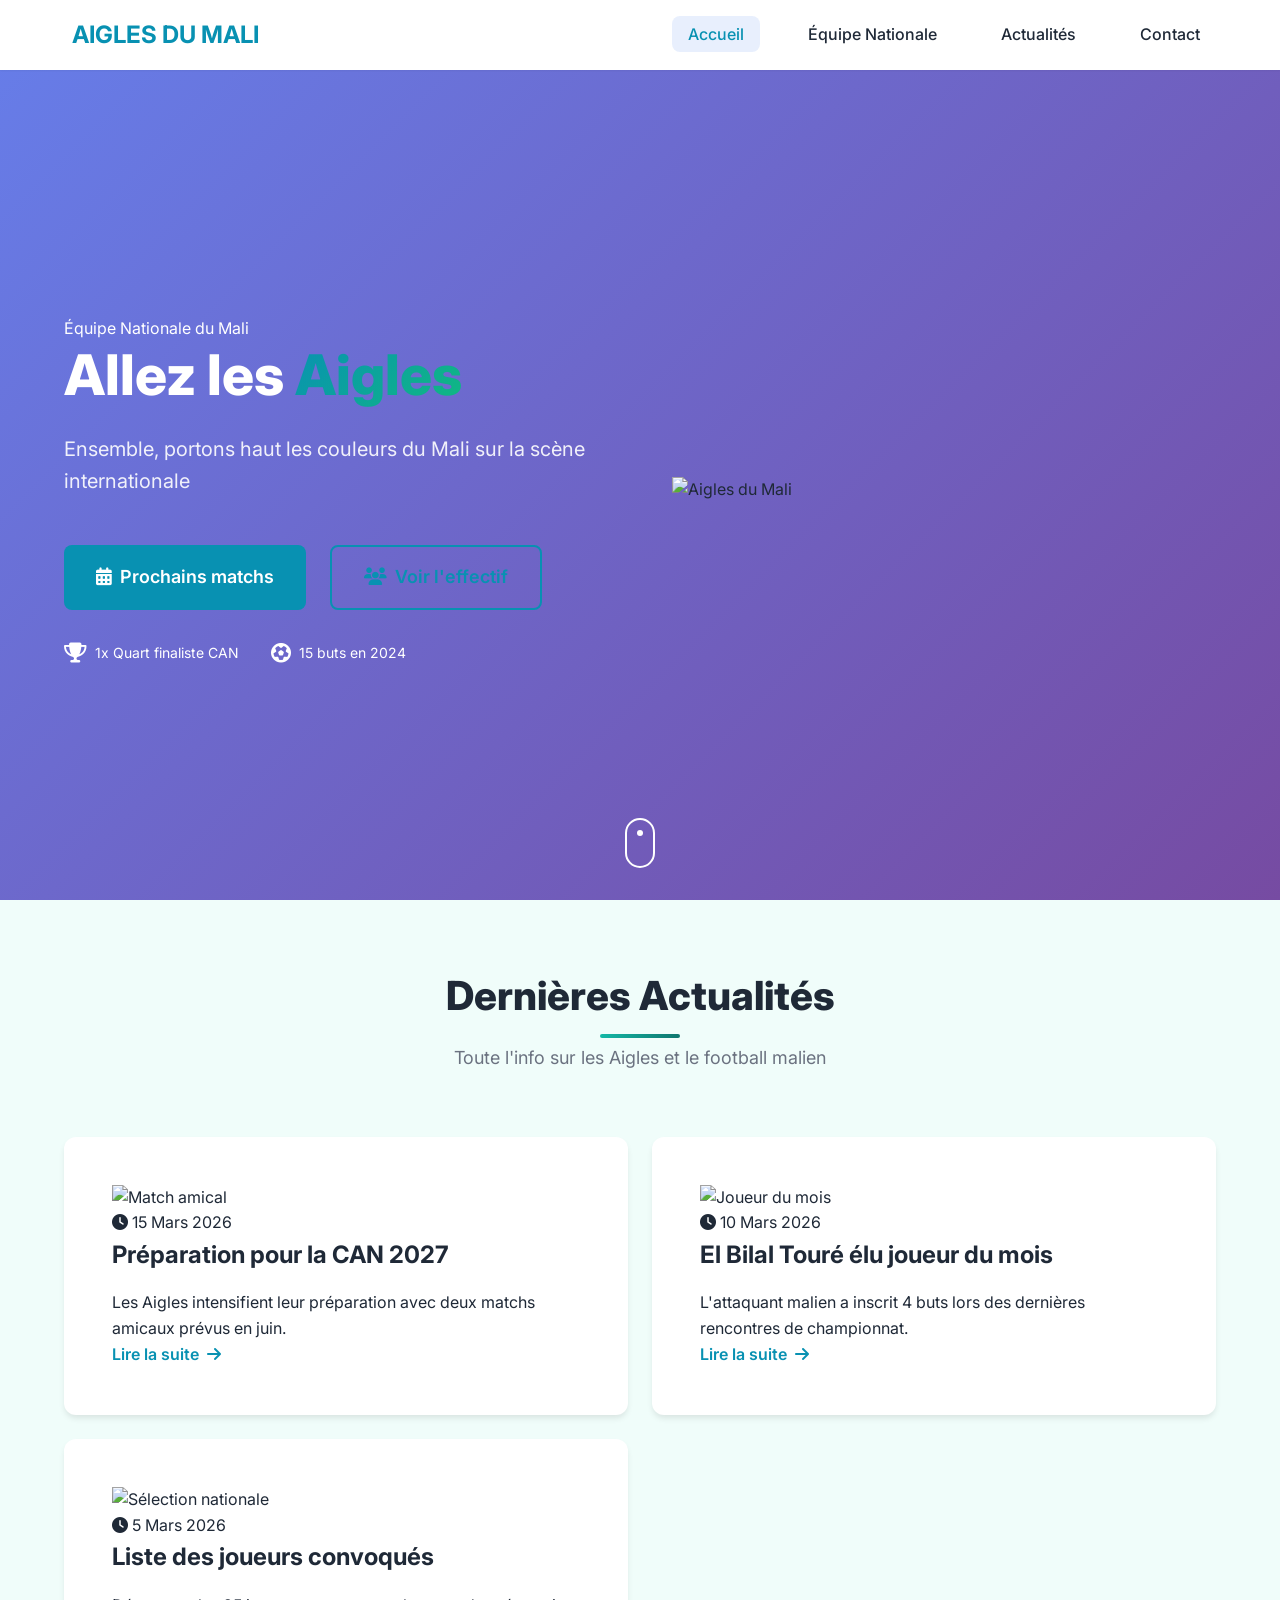
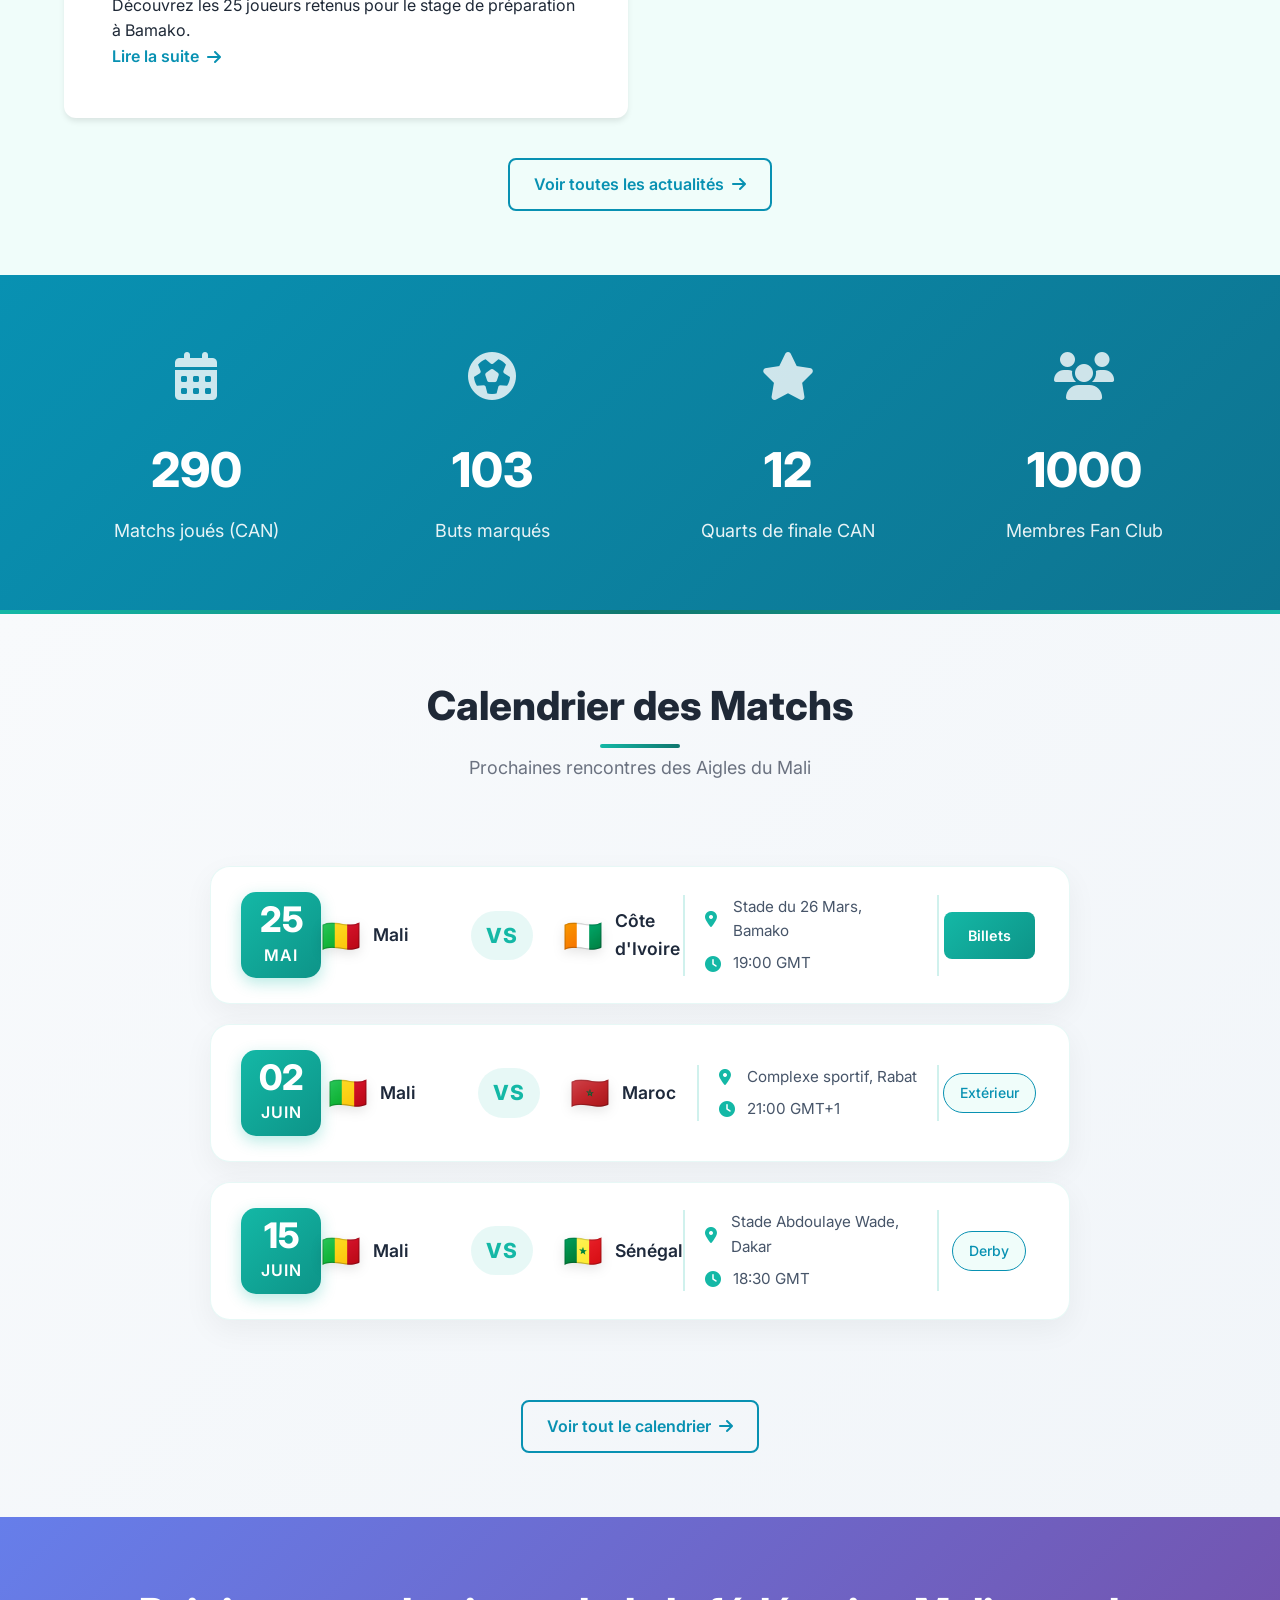
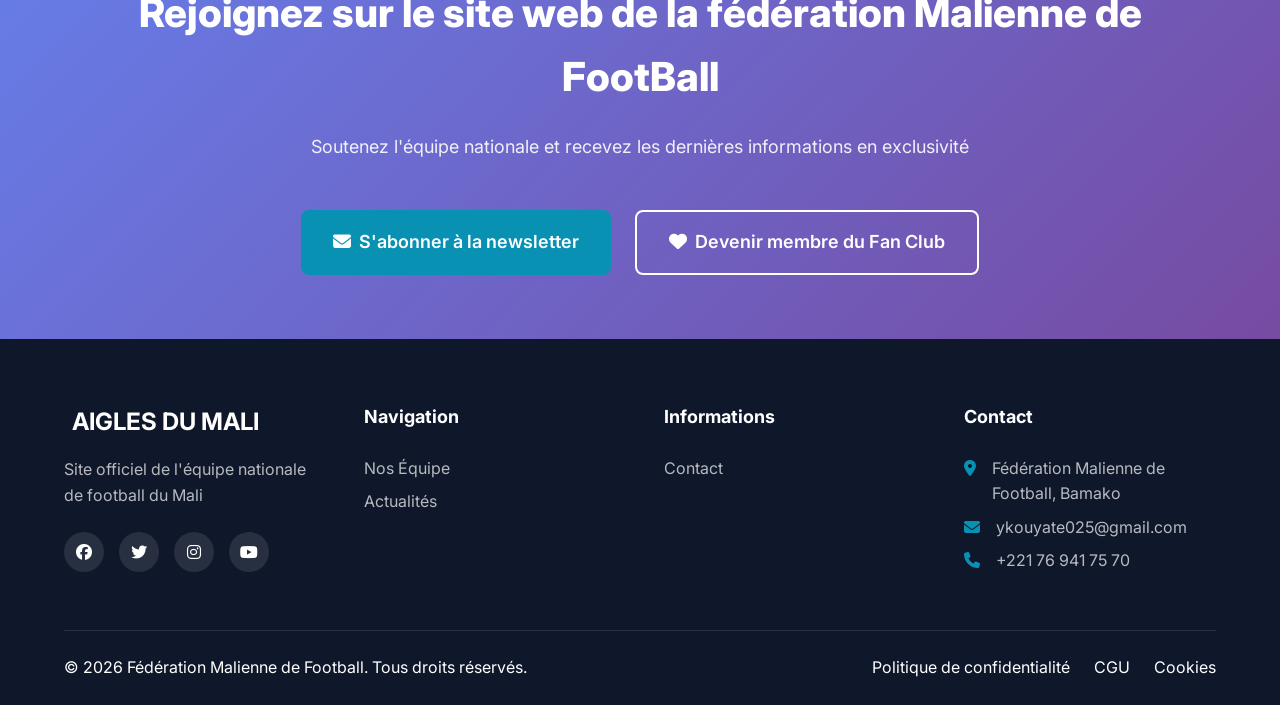
==== index.html @ 18278d0b "ok" ====
<!doctype html>
<html lang="fr">
  <head>
    <meta charset="UTF-8" />
    <meta name="viewport" content="width=device-width, initial-scale=1.0" />
    <meta
      name="description"
      content="Site officiel des Aigles du Mali - Actualités, équipe nationale, calendrier et billetterie."
    />
    <meta
      name="keywords"
      content="Aigles du Mali, football Mali, équipe nationale Mali, CAN, sport Mali"
    />
    <meta name="author" content="Fédération Malienne de Football" />
    <title>Aigles du Mali - Site Officiel</title>
    <link rel="icon" type="image/x-icon" href="assets/favicon.ico" />
    <link rel="stylesheet" href="doc_css/index.css" />
    <link
      href="https://fonts.googleapis.com/css2?family=Inter:wght@300;400;500;600;700;800&display=swap"
      rel="stylesheet"
    />
    <link
      rel="stylesheet"
      href="https://cdnjs.cloudflare.com/ajax/libs/font-awesome/6.4.0/css/all.min.css"
    />
  </head>
  <body>
    <nav class="navbar" id="navbar">
      <div class="container">
        <div class="nav-wrapper">
          <a href="../Site web/index.html" class="logo">
            <span class="logo-icon"> </span>
            <span class="logo-text">AIGLES DU MALI</span>
          </a>

          <ul class="nav-menu" id="navMenu">
            <li><a href="index.html" class="nav-link active">Accueil</a></li>
            <li>
              <a href="../Site web/pages/nos_equipe.html" class="nav-link"
                >Équipe Nationale</a
              >
            </li>
            <li>
              <a href="../Site web/pages/activites.html" class="nav-link"
                >Actualités</a
              >
            </li>
            <li>
              <a href="../Site web/pages/contact.html" class="nav-link"
                >Contact</a
              >
            </li>
          </ul>
        </div>
      </div>
    </nav>

    <section class="hero" id="home">
      <div class="hero-background">
        <div class="overlay"></div>
      </div>
      <div class="container">
        <div class="hero-content">
          <div class="hero-text">
            <span class="hero-tagline">Équipe Nationale du Mali</span>
            <h1 class="hero-title">
              Allez les <span class="gradient-text">Aigles</span>
            </h1>
            <p class="hero-subtitle">
              Ensemble, portons haut les couleurs du Mali sur la scène
              internationale
            </p>
            <div class="hero-buttons">
              <a href="../Site web/index.html" class="btn btn-primary btn-lg">
                <i class="fas fa-calendar-alt"></i> Prochains matchs
              </a>
              <a
                href="../Site web/pages/nos_equipe.html"
                class="btn btn-outline btn-lg"
              >
                <i class="fas fa-users"></i> Voir l'effectif
              </a>
            </div>
            <div class="hero-stats">
              <div class="stat-item">
                <i class="fas fa-trophy"></i>
                <span>1x Quart finaliste CAN</span>
              </div>
              <div class="stat-item">
                <i class="fas fa-futbol"></i>
                <span>15 buts en 2024</span>
              </div>
            </div>
          </div>
          <div class="hero-visual">
            <img
              src="../Site web/image/equipe (1).jpg"
              alt="Aigles du Mali"
              class="hero-image"
            />
          </div>
        </div>
      </div>
      <div class="scroll-indicator">
        <span></span>
      </div>
    </section>

    <section class="expertise section-padding" id="actualites">
      <div class="container">
        <div class="section-header">
          <h2 class="section-title">Dernières Actualités</h2>
          <p class="section-subtitle">
            Toute l'info sur les Aigles et le football malien
          </p>
        </div>  

        <div class="expertise-grid">
          <div class="expertise-card">
            <div class="card-image">
              <img
                src="https://via.placeholder.com/400x200/2d3748/14b8a6?text=Match+amical"
                alt="Match amical"
              />
            </div>
            <div class="card-content">
              <span class="news-date"
                ><i class="fas fa-clock"></i> 15 Mars 2026</span
              >
              <h3>Préparation pour la CAN 2027</h3>
              <p>
                Les Aigles intensifient leur préparation avec deux matchs
                amicaux prévus en juin.
              </p>
              <a href="../Site web/pages/activites.html" class="card-link"
                >Lire la suite <i class="fas fa-arrow-right"></i
              ></a>
            </div>
          </div>

          <div class="expertise-card">
            <div class="card-image">
              <img
                src="https://via.placeholder.com/400x200/2d3748/14b8a6?text=Joueur+du+mois"
                alt="Joueur du mois"
              />
            </div>
            <div class="card-content">
              <span class="news-date"
                ><i class="fas fa-clock"></i> 10 Mars 2026</span
              >
              <h3>El Bilal Touré élu joueur du mois</h3>
              <p>
                L'attaquant malien a inscrit 4 buts lors des dernières
                rencontres de championnat.
              </p>
              <a href="../Site web/pages/activites.html" class="card-link"
                >Lire la suite <i class="fas fa-arrow-right"></i
              ></a>
            </div>
          </div>

          <div class="expertise-card">
            <div class="card-image">
              <img
                src="https://via.placeholder.com/400x200/2d3748/14b8a6?text=Selection"
                alt="Sélection nationale"
              />
            </div>
            <div class="card-content">
              <span class="news-date"
                ><i class="fas fa-clock"></i> 5 Mars 2026</span
              >
              <h3>Liste des joueurs convoqués</h3>
              <p>
                Découvrez les 25 joueurs retenus pour le stage de préparation à
                Bamako.
              </p>
              <a href="../Site web/pages/activites.html" class="card-link"
                >Lire la suite <i class="fas fa-arrow-right"></i
              ></a>
            </div>
          </div>
        </div>

        <div class="section-footer">
          <a href="../Site web/pages/activites.html" class="btn btn-outline"
            >Voir toutes les actualités <i class="fas fa-arrow-right"></i
          ></a>
        </div>
      </div>
    </section>

    <section class="stats section-padding">
      <div class="container">
        <div class="stats-grid">
          <div class="stat-box">
            <div class="stat-icon">
              <i class="fas fa-calendar-alt"></i>
            </div>
            <h3 class="stat-number" data-target="62">290</h3>
            <p class="stat-label">Matchs joués (CAN)</p>
          </div>

          <div class="stat-box">
            <div class="stat-icon">
              <i class="fas fa-futbol"></i>
            </div>
            <h3 class="stat-number" data-target="89">103</h3>
            <p class="stat-label">Buts marqués</p>
          </div>

          <div class="stat-box">
            <div class="stat-icon">
              <i class="fas fa-star"></i>
            </div>
            <h3 class="stat-number" data-target="4">12</h3>
            <p class="stat-label">Quarts de finale CAN</p>
          </div>

          <div class="stat-box">
            <div class="stat-icon">
              <i class="fas fa-users"></i>
            </div>
            <h3 class="stat-number" data-target="15000">1000</h3>
            <p class="stat-label">Membres Fan Club</p>
          </div>
        </div>
      </div>
    </section>

    <section class="process section-padding" id="calendrier">
      <div class="container">
        <div class="section-header">
          <h2 class="section-title">Calendrier des Matchs</h2>
          <p class="section-subtitle">
            Prochaines rencontres des Aigles du Mali
          </p>
        </div>

        <div class="matches-timeline">
          <div class="match-card">
            <div class="match-date">
              <span class="day">25</span>
              <span class="month">MAI</span>
            </div>
            <div class="match-teams">
              <div class="team">
                <span class="flag">🇲🇱</span>
                <span class="name">Mali</span>
              </div>
              <div class="vs">VS</div>
              <div class="team">
                <span class="flag">🇨🇮</span>
                <span class="name">Côte d'Ivoire</span>
              </div>
            </div>
            <div class="match-info">
              <div>
                <i class="fas fa-map-marker-alt"></i> Stade du 26 Mars, Bamako
              </div>
              <div><i class="fas fa-clock"></i> 19:00 GMT</div>
            </div>
            <div class="match-action">
              <a href="../Site web/index.html" class="btn btn-sm btn-primary"
                >Billets</a
              >
            </div>
          </div>

          <div class="match-card">
            <div class="match-date">
              <span class="day">02</span>
              <span class="month">JUIN</span>
            </div>
            <div class="match-teams">
              <div class="team">
                <span class="flag">🇲🇱</span>
                <span class="name">Mali</span>
              </div>
              <div class="vs">VS</div>
              <div class="team">
                <span class="flag">🇲🇦</span>
                <span class="name">Maroc</span>
              </div>
            </div>
            <div class="match-info">
              <div>
                <i class="fas fa-map-marker-alt"></i> Complexe sportif, Rabat
              </div>
              <div><i class="fas fa-clock"></i> 21:00 GMT+1</div>
            </div>
            <div class="match-action">
              <span class="badge">Extérieur</span>
            </div>
          </div>

          <div class="match-card">
            <div class="match-date">
              <span class="day">15</span>
              <span class="month">JUIN</span>
            </div>
            <div class="match-teams">
              <div class="team">
                <span class="flag">🇲🇱</span>
                <span class="name">Mali</span>
              </div>
              <div class="vs">VS</div>
              <div class="team">
                <span class="flag">🇸🇳</span>
                <span class="name">Sénégal</span>
              </div>
            </div>
            <div class="match-info">
              <div>
                <i class="fas fa-map-marker-alt"></i> Stade Abdoulaye Wade,
                Dakar
              </div>
              <div><i class="fas fa-clock"></i> 18:30 GMT</div>
            </div>
            <div class="match-action">
              <span class="badge">Derby</span>
            </div>
          </div>
        </div>

        <div class="section-footer">
          <a href="../Site web/index.html" class="btn btn-outline"
            >Voir tout le calendrier <i class="fas fa-arrow-right"></i
          ></a>
        </div>
      </div>
    </section>

    <section class="cta section-padding">
      <div class="container">
        <div class="cta-content">
          <h2>
            Rejoignez sur le site web de la fédération Malienne de FootBall
          </h2>
          <p>
            Soutenez l'équipe nationale et recevez les dernières informations en
            exclusivité
          </p>
          <div class="cta-buttons">
            <a href="../Site web/index.html" class="btn btn-primary btn-lg">
              <i class="fas fa-envelope"></i> S'abonner à la newsletter
            </a>
            <a
              href="../Site web/index.html"
              class="btn btn-outline-light btn-lg"
            >
              <i class="fas fa-heart"></i> Devenir membre du Fan Club
            </a>
          </div>
        </div>
      </div>
    </section>
    <footer class="footer">
      <div class="container">
        <div class="footer-content">
          <div class="footer-column">
            <div class="footer-logo">
              <span class="logo-icon"><i class="fas fa-eagle"></i></span>
              <span class="logo-text">AIGLES DU MALI</span>
            </div>
            <p>Site officiel de l'équipe nationale de football du Mali</p>
            <div class="social-links">
              <a href="#" aria-label="Facebook"
                ><i class="fab fa-facebook"></i
              ></a>
              <a href="#" aria-label="Twitter"
                ><i class="fab fa-twitter"></i
              ></a>
              <a href="#" aria-label="Instagram"
                ><i class="fab fa-instagram"></i
              ></a>
              <a href="#" aria-label="YouTube"
                ><i class="fab fa-youtube"></i
              ></a>
            </div>
          </div>

          <div class="footer-column">
            <h4>Navigation</h4>
            <ul>
              <li><a href="../pages/nos_equipe.html">Nos Équipe</a></li>

              <li><a href="../pages/actualites.html">Actualités</a></li>
            </ul>
          </div>

          <div class="footer-column">
            <h4>Informations</h4>
            <ul>
              <li><a href="../pages/contact.html">Contact</a></li>
            </ul>
          </div>

          <div class="footer-column">
            <h4>Contact</h4>
            <ul class="contact-info">
              <li>
                <i class="fas fa-map-marker-alt"></i>
                <span>Fédération Malienne de Football, Bamako</span>
              </li>
              <li>
                <i class="fas fa-envelope"></i>
                <span>ykouyate025@gmail.com</span>
              </li>
              <li>
                <i class="fas fa-phone"></i>
                <span>+221 76 941 75 70</span>
              </li>
            </ul>
          </div>
        </div>

        <div class="footer-bottom">
          <p>
            &copy; 2026 Fédération Malienne de Football. Tous droits réservés.
          </p>
          <div class="footer-links">
            <a href="#">Politique de confidentialité</a>
            <a href="#">CGU</a>
            <a href="#">Cookies</a>
          </div>
        </div>
      </div>
    </footer>
  </body>
</html>
---- doc_css/index.css ----
:root {
    --primary-color: #0891b2;        
    --primary-dark: #0e7490;         
    --primary-light: #06b6d4;        
    --secondary-color: #10b981;       
    --accent-color: #14b8a6;         
    --danger-color: #ef4444;
    
    --text-primary: #1f2937;
    --text-secondary: #6b7280;
    --text-light: #9ca3af;
    
    --bg-primary: #ffffff;
    --bg-secondary: #f0fdfa;         
    --bg-dark: #0f172a;             
    --bg-gradient: linear-gradient(135deg, #0891b2 0%, #10b981 100%);  
    --font-primary: 'Inter', -apple-system, BlinkMacSystemFont, 'Segoe UI', sans-serif;
    --font-weight-light: 300;
    --font-weight-normal: 400;
    --font-weight-medium: 500;
    --font-weight-semibold: 600;
    --font-weight-bold: 700;
    --font-weight-extrabold: 800;

    --spacing-xs: 0.5rem;
    --spacing-sm: 1rem;
    --spacing-md: 1.5rem;
    --spacing-lg: 2rem;
    --spacing-xl: 3rem;
    --spacing-2xl: 4rem;
    --radius-sm: 0.375rem;
    --radius-md: 0.5rem;
    --radius-lg: 0.75rem;
    --radius-xl: 1rem;
    --radius-full: 9999px;
    --shadow-sm: 0 1px 2px 0 rgba(0, 0, 0, 0.05);
    --shadow-md: 0 4px 6px -1px rgba(0, 0, 0, 0.1);
    --shadow-lg: 0 10px 15px -3px rgba(0, 0, 0, 0.1);
    --shadow-xl: 0 20px 25px -5px rgba(0, 0, 0, 0.1);
    --transition-fast: 150ms ease-in-out;
    --transition-base: 300ms ease-in-out;
    --transition-slow: 500ms ease-in-out;
}

* {
    margin: 0;
    padding: 0;
    box-sizing: border-box;
}

html {
    scroll-behavior: smooth;
    font-size: 16px;
}

body {
    font-family: var(--font-primary);
    font-weight: var(--font-weight-normal);
    line-height: 1.6;
    color: var(--text-primary);
    background-color: var(--bg-primary);
    overflow-x: hidden;
}

img {
    max-width: 100%;
    height: auto;
    display: block;
}

a {
    text-decoration: none;
    color: inherit;
    transition: var(--transition-base);
}

ul, ol {
    list-style: none;
}

button {
    border: none;
    background: none;
    cursor: pointer;
    font-family: inherit;
}

.container {
    max-width: 1200px;
    margin: 0 auto;
    padding: 0 var(--spacing-md);
}

.section-padding {
    padding: var(--spacing-2xl) 0;
}

.gradient-text {
    background: linear-gradient(135deg, var(--primary-color), var(--secondary-color));
    -webkit-background-clip: text;
    -webkit-text-fill-color: transparent;
    background-clip: text;
}
.navbar {
    position: fixed;
    top: 0;
    left: 0;
    right: 0;
    z-index: 1000;
    background: white;
    backdrop-filter: blur(10px);
    box-shadow: var(--shadow-sm);
    transition: var(--transition-base);
}

.navbar.scrolled {
    box-shadow: var(--shadow-md);
}

.nav-wrapper {
    display: flex;
    align-items: center;
    justify-content: space-between;
    padding: var(--spacing-sm) 0;
}

.logo {
    display: flex;
    align-items: center;
    gap: var(--spacing-xs);
    font-size: 1.5rem;
    font-weight: var(--font-weight-bold);
    color: var(--primary-color);
}

.logo-icon {
    font-size: 0%;
}

.nav-menu {
    display: flex;
    align-items: center;
    gap: var(--spacing-lg);
}
.process {
    background: linear-gradient(135deg, #f8fafc 0%, #f1f5f9 100%);
    position: relative;
    overflow: hidden;
}

.process::before {
    content: '';
    position: absolute;
    top: 0;
    left: 0;
    right: 0;
    height: 4px;
    background: linear-gradient(90deg, #14b8a6, #0f766e, #14b8a6);
}
.matches-timeline {
    max-width: 900px;
    margin: 0 auto;
    padding: 20px;
}
.match-card {
    background: white;
    border-radius: 20px;
    padding: 25px 30px;
    margin-bottom: 20px;
    display: flex;
    align-items: center;
    justify-content: space-between;
    box-shadow: 0 10px 30px rgba(0, 0, 0, 0.05);
    transition: all 0.3s ease;
    border: 1px solid rgba(20, 184, 166, 0.1);
    position: relative;
    overflow: hidden;
}

.match-card:hover {
    transform: translateY(-3px);
    box-shadow: 0 20px 40px rgba(20, 184, 166, 0.15);
    border-color: #14b8a6;
}

.match-card::after {
    content: '';
    position: absolute;
    left: 0;
    top: 0;
    height: 100%;
    width: 4px;
    background: linear-gradient(180deg, #14b8a6, #0f766e);
    opacity: 0;
    transition: opacity 0.3s ease;
}

.match-card:hover::after {
    opacity: 1;
}

.match-date {
    text-align: center;
    min-width: 80px;
    padding: 10px;
    background: linear-gradient(135deg, #14b8a6, #0d9488);
    border-radius: 15px;
    color: white;
    box-shadow: 0 5px 15px rgba(20, 184, 166, 0.3);
}

.match-date .day {
    display: block;
    font-size: 2.2rem;
    font-weight: 800;
    line-height: 1;
    margin-bottom: 5px;
}

.match-date .month {
    display: block;
    font-size: 1rem;
    font-weight: 600;
    text-transform: uppercase;
    letter-spacing: 1px;
}

.match-teams {
    display: flex;
    align-items: center;
    gap: 30px;
    flex: 1;
    justify-content: center;
}

.team {
    display: flex;
    align-items: center;
    gap: 12px;
    min-width: 120px;
}

.team .flag {
    font-size: 2rem;
    filter: drop-shadow(0 4px 6px rgba(0, 0, 0, 0.1));
}

.team .name {
    font-weight: 600;
    color: #1e293b;
    font-size: 1.1rem;
}

.vs {
    font-weight: 800;
    color: #14b8a6;
    font-size: 1.3rem;
    background: rgba(20, 184, 166, 0.1);
    padding: 8px 15px;
    border-radius: 30px;
    letter-spacing: 1px;
}
.match-info {
    display: flex;
    flex-direction: column;
    gap: 8px;
    min-width: 200px;
    padding: 0 20px;
    border-left: 2px solid rgba(20, 184, 166, 0.2);
    border-right: 2px solid rgba(20, 184, 166, 0.2);
}

.match-info div {
    display: flex;
    align-items: center;
    gap: 10px;
    color: #475569;
    font-size: 0.95rem;
}

.match-info i {
    color: #14b8a6;
    width: 18px;
    font-size: 1rem;
}


.match-action {
    min-width: 100px;
    text-align: center;
}

.btn-sm {
    padding: 8px 20px;
    font-size: 0.9rem;
    border-radius: 30px;
    background: linear-gradient(135deg, #14b8a6, #0d9488);
    color: white;
    font-weight: 600;
    transition: all 0.3s ease;
    display: inline-block;
}

.btn-sm:hover {
    transform: scale(1.05);
    box-shadow: 0 10px 20px rgba(20, 184, 166, 0.3);
}

.badge {
    background: rgba(20, 184, 166, 0.1);
    color: #0f766e;
    padding: 6px 15px;
    border-radius: 30px;
    font-size: 0.85rem;
    font-weight: 600;
    display: inline-block;
    border: 1px solid rgba(20, 184, 166, 0.3);
}

.section-footer {
    text-align: center;
    margin-top: 40px;
}

.btn-outline {
    background: transparent;
    border: 2px solid #14b8a6;
    color: #14b8a6;
    padding: 12px 30px;
    border-radius: 30px;
    font-weight: 600;
    transition: all 0.3s ease;
    display: inline-flex;
    align-items: center;
    gap: 10px;
}

.btn-outline:hover {
    background: #14b8a6;
    color: white;
    transform: translateX(5px);
}

@media (max-width: 992px) {
    .match-card {
        flex-direction: column;
        align-items: stretch;
        gap: 20px;
        padding: 20px;
    }

    .match-date {
        align-self: flex-start;
        min-width: 100px;
    }

    .match-teams {
        justify-content: space-between;
        gap: 15px;
    }

    .match-info {
        border-left: none;
        border-right: none;
        border-top: 2px solid rgba(20, 184, 166, 0.2);
        border-bottom: 2px solid rgba(20, 184, 166, 0.2);
        padding: 15px 0;
        margin: 5px 0;
    }

    .team {
        min-width: auto;
    }

    .team .name {
        font-size: 1rem;
    }

    .vs {
        font-size: 1rem;
        padding: 5px 10px;
    }
}
@media (max-width: 576px) {
    .matches-timeline {
        padding: 10px;
    }

    .match-card {
        padding: 15px;
    }

    .match-teams {
        flex-direction: column;
        gap: 10px;
    }

    .team {
        width: 100%;
        justify-content: center;
    }

    .team .flag {
        font-size: 1.8rem;
    }

    .vs {
        order: 2;
        font-size: 1rem;
    }

    .match-info {
        font-size: 0.9rem;
    }

    .match-info div {
        justify-content: center;
    }

    .match-date {
        align-self: center;
        width: 100%;
    }

    .match-date .day {
        font-size: 1.8rem;
    }

    .badge {
        font-size: 0.8rem;
        padding: 4px 12px;
    }

    .btn-sm {
        width: 100%;
        text-align: center;
    }
}
@keyframes slideIn {
    from {
        opacity: 0;
        transform: translateX(-20px);
    }
    to {
        opacity: 1;
        transform: translateX(0);
    }
}

.match-card {
    animation: slideIn 0.5s ease forwards;
}

.match-card:nth-child(2) {
    animation-delay: 0.1s;
}

.match-card:nth-child(3) {
    animation-delay: 0.2s;
}
.badge:contains("Derby") {
    animation: pulse 2s infinite;
}

@keyframes pulse {
    0% {
        box-shadow: 0 0 0 0 rgba(20, 184, 166, 0.4);
    }
    70% {
        box-shadow: 0 0 0 10px rgba(20, 184, 166, 0);
    }
    100% {
        box-shadow: 0 0 0 0 rgba(20, 184, 166, 0);
    }
}

.match-card.home .match-date {
    background: linear-gradient(135deg, #059669, #047857);
}

.match-card.important {
    border: 2px solid #fbbf24;
    box-shadow: 0 10px 30px rgba(251, 191, 36, 0.1);
}

.match-card.important::after {
    background: linear-gradient(180deg, #fbbf24, #d97706);
}
.match-card.past {
    opacity: 0.8;
    filter: grayscale(0.3);
}

.match-card.past .match-date {
    background: linear-gradient(135deg, #64748b, #475569);
}

.match-card.past .btn-sm {
    background: #94a3b8;
    pointer-events: none;
}

.section-header {
    text-align: center;
    margin-bottom: 50px;
}

.section-title {
    font-size: 2.5rem;
    font-weight: 800;
    color: #1e293b;
    margin-bottom: 15px;
    position: relative;
    display: inline-block;
}

.section-title::after {
    content: '';
    position: absolute;
    bottom: -10px;
    left: 50%;
    transform: translateX(-50%);
    width: 80px;
    height: 4px;
    background: linear-gradient(90deg, #14b8a6, #0f766e);
    border-radius: 2px;
}

.section-subtitle {
    color: #64748b;
    font-size: 1.1rem;
    max-width: 600px;
    margin: 0 auto;
}

.text-center {
    text-align: center;
}

.mt-4 {
    margin-top: 20px;
}

.mb-4 {
    margin-bottom: 20px;
}

.bg-primary-light {
    background: rgba(20, 184, 166, 0.1);
}

.text-primary {
    color: #14b8a6;
}

.text-secondary {
    color: #0f766e;
}
.nav-link {
    font-weight: var(--font-weight-medium);
    color: var(--text-primary);
    padding: var(--spacing-xs) var(--spacing-sm);
    border-radius: var(--radius-md);
    transition: var(--transition-base);
}

.nav-link:hover,
.nav-link.active {
    color: var(--primary-color);
    background-color: rgba(37, 99, 235, 0.1);
}

.nav-actions {
    display: flex;
    align-items: center;
    gap: var(--spacing-sm);
}

.mobile-toggle {
    display: none;
    flex-direction: column;
    gap: 4px;
    padding: var(--spacing-xs);
}

.mobile-toggle span {
    width: 24px;
    height: 2px;
    background-color: var(--text-primary);
    transition: var(--transition-base);
}
.btn {
    display: inline-flex;
    align-items: center;
    gap: var(--spacing-xs);
    padding: 0.75rem 1.5rem;
    font-weight: var(--font-weight-semibold);
    border-radius: var(--radius-md);
    transition: var(--transition-base);
    cursor: pointer;
    text-align: center;
    white-space: nowrap;
}

.btn-primary {
    background-color: var(--primary-color);
    color: white;
}

.btn-primary:hover {
    background-color: var(--primary-dark);
    transform: translateY(-2px);
    box-shadow: var(--shadow-lg);
}

.btn-outline {
    border: 2px solid var(--primary-color);
    color: var(--primary-color);
    background-color: transparent;
}

.btn-outline:hover {
    background-color: var(--primary-color);
    color: white;
}

.btn-outline-light {
    border: 2px solid white;
    color: white;
    background-color: transparent;
}

.btn-outline-light:hover {
    background-color: white;
    color: var(--primary-color);
}

.btn-danger {
    background-color: var(--danger-color);
    color: white;
}

.btn-danger:hover {
    background-color: #dc2626;
}

.btn-lg {
    padding: 1rem 2rem;
    font-size: 1.125rem;
}

.btn-block {
    width: 100%;
    justify-content: center;
}
.hero {
    min-height: 100vh;
    display: flex;
    align-items: center;
    justify-content: center;
    position: relative;
    padding-top: 80px;
    background: linear-gradient(135deg, #667eea 0%, #764ba2 100%);
    overflow: hidden;
}

.hero-background {
    position: absolute;
    top: 0;
    left: 0;
    right: 0;
    bottom: 0;
    opacity: 0.1;
}

.code-animation {
    position: absolute;
    width: 100%;
    height: 100%;
    background-image: 
        repeating-linear-gradient(
            0deg,
            transparent,
            transparent 50px,
            rgba(255,255,255,0.03) 50px,
            rgba(255,255,255,0.03) 51px
        ),
        repeating-linear-gradient(
            90deg,
            transparent,
            transparent 50px,
            rgba(255,255,255,0.03) 50px,
            rgba(255,255,255,0.03) 51px
        );
    animation: codeScroll 20s linear infinite;
}

@keyframes codeScroll {
    0% { transform: translate(0, 0); }
    100% { transform: translate(50px, 50px); }
}

.hero-content {
    display: grid;
    grid-template-columns: 1fr 1fr;
    gap: var(--spacing-2xl);
    align-items: center;
    position: relative;
    z-index: 1;
}

.hero-text {
    color: white;
}

.hero-title {
    font-size: 3.5rem;
    font-weight: var(--font-weight-extrabold);
    line-height: 1.2;
    margin-bottom: var(--spacing-md);
}

.hero-subtitle {
    font-size: 1.25rem;
    margin-bottom: var(--spacing-xl);
    opacity: 0.9;
}

.hero-buttons {
    display: flex;
    gap: var(--spacing-md);
    margin-bottom: var(--spacing-lg);
    flex-wrap: wrap;
}

.hero-stats {
    display: flex;
    gap: var(--spacing-lg);
    flex-wrap: wrap;
}

.stat-item {
    display: flex;
    align-items: center;
    gap: var(--spacing-xs);
    font-size: 0.875rem;
}

.stat-item i {
    font-size: 1.25rem;
}

.hero-visual {
    display: grid;
    grid-template-columns: repeat(0.1, 6fr);
    gap: var(--spacing-md);
}

.floating-card {
    background: white;
    padding: var(--spacing-lg);
    border-radius: var(--radius-lg);
    box-shadow: var(--shadow-xl);
    text-align: center;
    color: var(--text-primary);
    animation: float 3s ease-in-out infinite;
}

.floating-card:nth-child(2) {
    animation-delay: 1s;
    transform: translateY(20px);
}

.floating-card:nth-child(3) {
    animation-delay: 2s;
    grid-column: span 2;
}

.floating-card i {
    font-size: 2.5rem;
    color: var(--primary-color);
    margin-bottom: var(--spacing-sm);
}

.floating-card p {
    font-weight: var(--font-weight-semibold);
}

@keyframes float {
    0%, 100% { transform: translateY(0); }
    50% { transform: translateY(-10px); }
}

.scroll-indicator {
    position: absolute;
    bottom: 2rem;
    left: 50%;
    transform: translateX(-50%);
}

.scroll-indicator span {
    display: block;
    width: 30px;
    height: 50px;
    border: 2px solid white;
    border-radius: 25px;
    position: relative;
}

.scroll-indicator span::before {
    content: '';
    position: absolute;
    top: 10px;
    left: 50%;
    width: 6px;
    height: 6px;
    background-color: white;
    border-radius: 50%;
    transform: translateX(-50%);
    animation: scroll 2s infinite;
}

@keyframes scroll {
    0%, 100% { opacity: 0; top: 10px; }
    50% { opacity: 1; top: 20px; }
}
.section-header {
    text-align: center;
    margin-bottom: var(--spacing-2xl);
}

.section-title {
    font-size: 2.5rem;
    font-weight: var(--font-weight-extrabold);
    color: var(--text-primary);
    margin-bottom: var(--spacing-sm);
}

.section-subtitle {
    font-size: 1.125rem;
    color: var(--text-secondary);
}
.expertise {
    background-color: var(--bg-secondary);
}

.expertise-grid {
    display: grid;
    grid-template-columns: repeat(auto-fit, minmax(300px, 1fr));
    gap: var(--spacing-lg);
}

.expertise-card {
    background: white;
    padding: var(--spacing-xl);
    border-radius: var(--radius-lg);
    box-shadow: var(--shadow-md);
    transition: var(--transition-base);
    position: relative;
}

.expertise-card:hover {
    transform: translateY(-10px);
    box-shadow: var(--shadow-xl);
}

.expertise-card.featured {
    border: 2px solid var(--primary-color);
}

.card-badge {
    position: absolute;
    top: -12px;
    right: 20px;
    background: var(--primary-color);
    color: white;
    padding: 0.25rem 0.75rem;
    border-radius: var(--radius-full);
    font-size: 0.875rem;
    font-weight: var(--font-weight-semibold);
}

.card-icon {
    width: 70px;
    height: 70px;
    background: linear-gradient(135deg, var(--primary-color), var(--primary-light));
    border-radius: var(--radius-lg);
    display: flex;
    align-items: center;
    justify-content: center;
    margin-bottom: var(--spacing-md);
}

.card-icon i {
    font-size: 2rem;
    color: white;
}

.expertise-card h3 {
    font-size: 1.5rem;
    margin-bottom: var(--spacing-sm);
    color: var(--text-primary);
}

.expertise-card > p {
    color: var(--text-secondary);
    margin-bottom: var(--spacing-md);
}

.feature-list {
    margin-bottom: var(--spacing-md);
}

.feature-list li {
    display: flex;
    align-items: center;
    gap: var(--spacing-xs);
    padding: 0.5rem 0;
    color: var(--text-secondary);
}

.feature-list i {
    color: var(--secondary-color);
}

.card-link {
    color: var(--primary-color);
    font-weight: var(--font-weight-semibold);
    display: inline-flex;
    align-items: center;
    gap: var(--spacing-xs);
}

.card-link:hover {
    gap: var(--spacing-sm);
}
.stats {
    background: linear-gradient(135deg, var(--primary-color), var(--primary-dark));
    color: white;
}

.stats-grid {
    display: grid;
    grid-template-columns: repeat(auto-fit, minmax(250px, 1fr));
    gap: var(--spacing-lg);
}

.stat-box {
    text-align: center;
}

.stat-icon {
    font-size: 3rem;
    margin-bottom: var(--spacing-sm);
    opacity: 0.8;
}

.stat-number {
    font-size: 3rem;
    font-weight: var(--font-weight-extrabold);
    display: block;
    margin-bottom: var(--spacing-xs);
}

.stat-label {
    font-size: 1.125rem;
    opacity: 0.9;
}
.process-timeline {
    display: grid;
    grid-template-columns: repeat(auto-fit, minmax(200px, 1fr));
    gap: var(--spacing-lg);
    position: relative;
}

.process-step {
    text-align: center;
    position: relative;
}

.step-number {
    position: absolute;
    top: -10px;
    right: 10px;
    font-size: 3rem;
    font-weight: var(--font-weight-extrabold);
    color: rgba(37, 99, 235, 0.1);
}

.step-icon {
    width: 80px;
    height: 80px;
    background: linear-gradient(135deg, var(--primary-color), var(--primary-light));
    border-radius: 50%;
    display: flex;
    align-items: center;
    justify-content: center;
    margin: 0 auto var(--spacing-md);
    box-shadow: var(--shadow-lg);
}

.step-icon i {
    font-size: 2rem;
    color: white;
}

.process-step h3 {
    font-size: 1.25rem;
    margin-bottom: var(--spacing-sm);
    color: var(--text-primary);
}

.process-step p {
    color: var(--text-secondary);
}
.cta {
    background: linear-gradient(135deg, #667eea 0%, #764ba2 100%);
    text-align: center;
    color: white;
}

.cta-content h2 {
    font-size: 2.5rem;
    font-weight: var(--font-weight-extrabold);
    margin-bottom: var(--spacing-md);
}

.cta-content p {
    font-size: 1.125rem;
    margin-bottom: var(--spacing-xl);
    opacity: 0.9;
}

.cta-buttons {
    display: flex;
    gap: var(--spacing-md);
    justify-content: center;
    flex-wrap: wrap;
}

.page-header {
    padding: 8rem 0 4rem;
    background: linear-gradient(135deg, var(--primary-color), var(--primary-dark));
    color: white;
    text-align: center;
}

.page-header h1 {
    font-size: 3rem;
    font-weight: var(--font-weight-extrabold);
    margin-bottom: var(--spacing-sm);
}

.page-header p {
    font-size: 1.25rem;
    opacity: 0.9;
}
.footer {
    background-color: var(--bg-dark);
    color: white;
    padding: var(--spacing-2xl) 0 var(--spacing-md);
}

.footer-content {
    display: grid;
    grid-template-columns: repeat(auto-fit, minmax(250px, 1fr));
    gap: var(--spacing-xl);
    margin-bottom: var(--spacing-xl);
}

.footer-logo {
    display: flex;
    align-items: center;
    gap: var(--spacing-xs);
    font-size: 1.5rem;
    font-weight: var(--font-weight-bold);
    margin-bottom: var(--spacing-sm);
}

.footer-column p {
    color: rgba(255, 255, 255, 0.7);
    margin-bottom: var(--spacing-md);
}

.footer-column h4 {
    margin-bottom: var(--spacing-md);
    font-size: 1.125rem;
}

.footer-column ul li {
    margin-bottom: var(--spacing-xs);
}

.footer-column a {
    color: rgba(255, 255, 255, 0.7);
    transition: var(--transition-base);
}

.footer-column a:hover {
    color: white;
}

.social-links {
    display: flex;
    gap: 15px;
}

.social-links a {
    width: 40px;
    height: 40px;
    background: rgba(255, 255, 255, 0.1);
    border-radius: 50%;
    display: flex;
    align-items: center;
    justify-content: center;
    color: white;
    transition: var(--transition);
}

.social-links a:hover {
    background: var(--primary);
    transform: translateY(-3px);
}

.contact-info li {
    display: flex;
    align-items: flex-start;
    gap: var(--spacing-sm);
    margin-bottom: var(--spacing-sm);
    color: rgba(255, 255, 255, 0.7);
}

.contact-info i {
    color: var(--primary-color);
    margin-top: 4px;
}

.footer-bottom {
    border-top: 1px solid rgba(255, 255, 255, 0.1);
    padding-top: var(--spacing-md);
    display: flex;
    justify-content: space-between;
    align-items: center;
    flex-wrap: wrap;
    gap: var(--spacing-md);
}

.footer-links {
    display: flex;
    gap: var(--spacing-md);
}
.back-to-top {
    position: fixed;
    bottom: 2rem;
    right: 2rem;
    width: 50px;
    height: 50px;
    background: var(--primary-color);
    color: white;
    border-radius: 50%;
    display: flex;
    align-items: center;
    justify-content: center;
    box-shadow: var(--shadow-lg);
    opacity: 0;
    visibility: hidden;
    transition: var(--transition-base);
    z-index: 999;
}

.back-to-top.visible {
    opacity: 1;
    visibility: visible;
}

.back-to-top:hover {
    background: var(--primary-dark);
    transform: translateY(-5px);
}

@media (max-width: 1024px) {
    .hero-content {
        grid-template-columns: 1fr;
        text-align: center;
    }
    
    .hero-visual {
        max-width: 500px;
        margin: 0 auto;
    }
    
    .hero-buttons {
        justify-content: center;
    }
}

@media (max-width: 768px) {
    .nav-menu {
        position: fixed;
        top: 70px;
        left: 0;
        right: 0;
        background: rgb(40, 239, 120);
        flex-direction: column;
        padding: var(--spacing-md);
        box-shadow: var(--shadow-lg);
        transform: translateY(-100%);
        opacity: 0;
        visibility: hidden;
        transition: var(--transition-base);
    }
    
    .nav-menu.active {
        transform: translateY(0);
        opacity: 1;
        visibility: visible;
    }
    
    .mobile-toggle {
        display: flex;
    }
    
    .hero-title {
        font-size: 2.5rem;
    }
    
    .section-title {
        font-size: 2rem;
    }
    
    .hero-buttons {
        flex-direction: column;
    }
    
    .btn-lg {
        width: 100%;
    }
    
    .footer-bottom {
        flex-direction: column;
        text-align: center;
    }
}

@media (max-width: 480px) {
    :root {
        font-size: 14px;
    }
    
    .hero-title {
        font-size: 2rem;
    }
    
    .container {
        padding: 0 var(--spacing-sm);
    }
}
.services-content {
    background-color: var(--bg-secondary);
}

.service-detail {
    background: white;
    padding: var(--spacing-2xl);
    border-radius: var(--radius-lg);
    margin-bottom: var(--spacing-2xl);
    box-shadow: var(--shadow-md);
}

.service-header {
    display: flex;
    align-items: flex-start;
    gap: var(--spacing-lg);
    margin-bottom: var(--spacing-xl);
}

.service-icon {
    width: 80px;
    height: 80px;
    min-width: 80px;
    background: linear-gradient(135deg, var(--primary-color), var(--primary-light));
    border-radius: var(--radius-lg);
    display: flex;
    align-items: center;
    justify-content: center;
    font-size: 2.5rem;
    color: white;
}

.service-header h2 {
    font-size: 2rem;
    margin-bottom: var(--spacing-sm);
    color: var(--text-primary);
}

.service-intro {
    font-size: 1.125rem;
    color: var(--text-secondary);
}

.service-grid {
    display: grid;
    grid-template-columns: repeat(auto-fit, minmax(300px, 1fr));
    gap: var(--spacing-lg);
    margin-bottom: var(--spacing-xl);
}

.service-item {
    background: var(--bg-secondary);
    padding: var(--spacing-lg);
    border-radius: var(--radius-md);
    border: 2px solid transparent;
    transition: var(--transition-base);
    position: relative;
}

.service-item:hover {
    border-color: var(--primary-color);
    box-shadow: var(--shadow-md);
}

.service-item.featured {
    border-color: var(--primary-color);
    background: linear-gradient(135deg, rgba(37, 99, 235, 0.05), rgba(16, 185, 129, 0.05));
}

.badge-featured {
    position: absolute;
    top: -12px;
    right: 20px;
    background: var(--secondary-color);
    color: white;
    padding: 0.25rem 0.75rem;
    border-radius: var(--radius-full);
    font-size: 0.875rem;
    font-weight: var(--font-weight-semibold);
}

.service-item h3 {
    font-size: 1.25rem;
    margin-bottom: var(--spacing-md);
    color: var(--text-primary);
    display: flex;
    align-items: center;
    gap: var(--spacing-xs);
}

.service-item h3 i {
    color: var(--primary-color);
}

.service-item ul {
    list-style: none;
}

.service-item ul li {
    padding: 0.5rem 0;
    color: var(--text-secondary);
    position: relative;
    padding-left: 1.5rem;
}

.service-item ul li::before {
    content: '✓';
    position: absolute;
    left: 0;
    color: var(--secondary-color);
    font-weight: bold;
}

.price-tag {
    margin-top: var(--spacing-md);
    padding: var(--spacing-sm);
    background: var(--primary-color);
    color: white;
    text-align: center;
    border-radius: var(--radius-md);
    font-weight: var(--font-weight-semibold);
}

.service-technologies {
    margin-bottom: var(--spacing-xl);
}

.service-technologies h4 {
    font-size: 1.25rem;
    margin-bottom: var(--spacing-md);
    color: var(--text-primary);
}

.tech-badges {
    display: flex;
    flex-wrap: wrap;
    gap: var(--spacing-sm);
}

.badge {
    padding: 0.5rem 1rem;
    background: var(--bg-secondary);
    border: 1px solid var(--primary-color);
    color: var(--primary-color);
    border-radius: var(--radius-full);
    font-size: 0.875rem;
    font-weight: var(--font-weight-medium);
}

.service-cta {
    display: flex;
    gap: var(--spacing-md);
    flex-wrap: wrap;
}

.divider {
    border: none;
    border-top: 2px solid var(--bg-secondary);
    margin: var(--spacing-2xl) 0;
}

.service-process h4 {
    font-size: 1.25rem;
    margin-bottom: var(--spacing-md);
    color: var(--text-primary);
}

.process-steps-inline {
    display: grid;
    grid-template-columns: repeat(auto-fit, minmax(150px, 1fr));
    gap: var(--spacing-md);
    margin-bottom: var(--spacing-xl);
}

.process-steps-inline .step {
    text-align: center;
    padding: var(--spacing-md);
    background: var(--bg-secondary);
    border-radius: var(--radius-md);
}

.process-steps-inline .step span {
    display: block;
    width: 40px;
    height: 40px;
    background: var(--primary-color);
    color: white;
    border-radius: 50%;
    margin: 0 auto var(--spacing-sm);
    display: flex;
    align-items: center;
    justify-content: center;
    font-weight: var(--font-weight-bold);
}

.alert {
    padding: var(--spacing-md);
    border-radius: var(--radius-md);
    display: flex;
    gap: var(--spacing-md);
    margin: var(--spacing-lg) 0;
}

.alert-warning {
    background: rgba(245, 158, 11, 0.1);
    border: 1px solid var(--accent-color);
    color: var(--text-primary);
}

.alert i {
    color: var(--accent-color);
    font-size: 1.5rem;
}

.alert strong {
    display: block;
    margin-bottom: 0.25rem;
}

.pricing-table {
    display: grid;
    grid-template-columns: repeat(auto-fit, minmax(280px, 1fr));
    gap: var(--spacing-lg);
    margin-top: var(--spacing-xl);
}

.pricing-card {
    background: white;
    border: 2px solid var(--bg-secondary);
    border-radius: var(--radius-lg);
    padding: var(--spacing-xl);
    text-align: center;
    transition: var(--transition-base);
    position: relative;
}

.pricing-card:hover {
    border-color: var(--primary-color);
    box-shadow: var(--shadow-xl);
    transform: translateY(-5px);
}

.pricing-card.featured {
    border-color: var(--primary-color);
    box-shadow: var(--shadow-lg);
}

.badge-popular {
    position: absolute;
    top: -12px;
    left: 50%;
    transform: translateX(-50%);
    background: var(--secondary-color);
    color: white;
    padding: 0.25rem 1rem;
    border-radius: var(--radius-full);
    font-size: 0.875rem;
    font-weight: var(--font-weight-semibold);
}

.pricing-card h3 {
    font-size: 1.5rem;
    margin-bottom: var(--spacing-md);
}

.price {
    margin-bottom: var(--spacing-lg);
}

.price .amount {
    font-size: 3rem;
    font-weight: var(--font-weight-extrabold);
    color: var(--primary-color);
}

.price .period {
    font-size: 1rem;
    color: var(--text-secondary);
}

.pricing-features {
    list-style: none;
    margin-bottom: var(--spacing-lg);
}

.pricing-features li {
    padding: 0.75rem 0;
    border-bottom: 1px solid var(--bg-secondary);
    display: flex;
    align-items: center;
    gap: var(--spacing-sm);
}

.pricing-features li:last-child {
    border-bottom: none;
}

.pricing-features i {
    color: var(--secondary-color);
}

.founder-section {
    background-color: white;
}

.founder-content {
    display: grid;
    grid-template-columns: 1fr 2fr;
    gap: var(--spacing-2xl);
    align-items: start;
}

.founder-image {
    position: relative;
}

.image-placeholder {
    width: 100%;
    aspect-ratio: 1;
    background: linear-gradient(135deg, var(--primary-color), var(--primary-light));
    border-radius: var(--radius-lg);
    display: flex;
    align-items: center;
    justify-content: center;
    color: white;
    font-size: 6rem;
}

.founder-badge {
    position: absolute;
    bottom: -15px;
    left: 50%;
    transform: translateX(-50%);
    background: var(--secondary-color);
    color: white;
    padding: 0.5rem 1.5rem;
    border-radius: var(--radius-full);
    display: flex;
    align-items: center;
    gap: var(--spacing-xs);
    font-weight: var(--font-weight-semibold);
    box-shadow: var(--shadow-lg);
}

.founder-info h2 {
    font-size: 2rem;
    margin-bottom: var(--spacing-sm);
    color: var(--text-primary);
}

.founder-title {
    font-size: 1.25rem;
    color: var(--text-secondary);
    margin-bottom: var(--spacing-lg);
}

.founder-quote {
    background: var(--bg-secondary);
    padding: var(--spacing-lg);
    border-left: 4px solid var(--primary-color);
    border-radius: var(--radius-md);
    margin: var(--spacing-lg) 0;
    position: relative;
}

.founder-quote i {
    position: absolute;
    top: -10px;
    left: 10px;
    font-size: 2rem;
    color: var(--primary-color);
    opacity: 0.3;
}

.founder-quote p {
    font-style: italic;
    color: var(--text-secondary);
    line-height: 1.8;
    padding-left: var(--spacing-md);
}

.expertise-section h4,
.certifications h4 {
    font-size: 1.25rem;
    margin: var(--spacing-lg) 0 var(--spacing-md);
    color: var(--text-primary);
    display: flex;
    align-items: center;
    gap: var(--spacing-sm);
}

.expertise-grid {
    display: grid;
    grid-template-columns: repeat(2, 1fr);
    gap: var(--spacing-md);
    margin-bottom: var(--spacing-lg);
}

.expertise-item {
    display: flex;
    align-items: center;
    gap: var(--spacing-sm);
    padding: var(--spacing-sm);
    background: var(--bg-secondary);
    border-radius: var(--radius-md);
}

.expertise-item i {
    color: var(--primary-color);
    font-size: 1.5rem;
}

.certifications ul li {
    display: flex;
    align-items: center;
    gap: var(--spacing-sm);
    padding: var(--spacing-sm) 0;
    color: var(--text-secondary);
}

.certifications i {
    color: var(--secondary-color);
}

.story-section {
    background-color: var(--bg-secondary);
}

.timeline {
    position: relative;
    max-width: 1000px;
    margin: 0 auto;
}

.timeline::before {
    content: '';
    position: absolute;
    left: 50%;
    top: 0;
    bottom: 0;
    width: 2px;
    background: var(--primary-color);
    transform: translateX(-50%);
}

.timeline-item {
    display: grid;
    grid-template-columns: 1fr auto 1fr;
    gap: var(--spacing-lg);
    margin-bottom: var(--spacing-2xl);
    position: relative;
}

.timeline-item:nth-child(even) .timeline-content {
    grid-column: 1;
    text-align: right;
}

.timeline-item:nth-child(even) .timeline-marker {
    grid-column: 2;
}

.timeline-marker {
    width: 60px;
    height: 60px;
    background: white;
    border: 4px solid var(--primary-color);
    border-radius: 50%;
    display: flex;
    align-items: center;
    justify-content: center;
    z-index: 10;
    position: relative;
}

.timeline-marker i {
    font-size: 1.5rem;
    color: var(--primary-color);
}

.timeline-content {
    grid-column: 3;
    background: white;
    padding: var(--spacing-lg);
    border-radius: var(--radius-lg);
    box-shadow: var(--shadow-md);
}

.timeline-content h3 {
    font-size: 1.5rem;
    margin-bottom: var(--spacing-sm);
    color: var(--primary-color);
}

.timeline-content p {
    color: var(--text-secondary);
    line-height: 1.8;
    margin-bottom: var(--spacing-md);
}

.timeline-content ul {
    list-style: none;
}

.timeline-content ul li {
    padding: 0.5rem 0;
    color: var(--text-secondary);
    display: flex;
    align-items: center;
    gap: var(--spacing-sm);
}

.timeline-item.future .timeline-marker {
    border-color: var(--secondary-color);
}

.timeline-item.future .timeline-marker i {
    color: var(--secondary-color);
}

.timeline-item.future .timeline-content {
    border: 2px solid var(--secondary-color);
}

.milestone-stats {
    display: flex;
    gap: var(--spacing-md);
    flex-wrap: wrap;
}

.milestone-stats span {
    padding: 0.5rem 1rem;
    background: var(--bg-secondary);
    border-radius: var(--radius-md);
    font-size: 0.875rem;
    display: flex;
    align-items: center;
    gap: var(--spacing-xs);
}

.values-section {
    background-color: white;
}

.values-grid {
    display: grid;
    grid-template-columns: repeat(auto-fit, minmax(350px, 1fr));
    gap: var(--spacing-lg);
}

.value-card {
    background: var(--bg-secondary);
    padding: var(--spacing-xl);
    border-radius: var(--radius-lg);
    border: 2px solid transparent;
    transition: var(--transition-base);
}

.value-card:hover {
    border-color: var(--primary-color);
    box-shadow: var(--shadow-lg);
    transform: translateY(-5px);
}

.value-card.featured {
    background: linear-gradient(135deg, rgba(37, 99, 235, 0.05), rgba(16, 185, 129, 0.05));
    border-color: var(--primary-color);
}

.value-icon {
    width: 60px;
    height: 60px;
    background: white;
    border-radius: var(--radius-lg);
    display: flex;
    align-items: center;
    justify-content: center;
    margin-bottom: var(--spacing-md);
    box-shadow: var(--shadow-sm);
}

.value-icon i {
    font-size: 2rem;
    color: var(--primary-color);
}

.value-card h3 {
    font-size: 1.25rem;
    margin-bottom: var(--spacing-sm);
    color: var(--text-primary);
}

.value-card > p {
    color: var(--text-secondary);
    margin-bottom: var(--spacing-md);
    line-height: 1.8;
}

.value-card ul li {
    padding: 0.5rem 0;
    color: var(--text-secondary);
    display: flex;
    align-items: center;
    gap: var(--spacing-sm);
}

.value-card ul li i {
    color: var(--secondary-color);
}

.why-choose {
    background-color: var(--bg-secondary);
}

.reasons-grid {
    display: grid;
    grid-template-columns: repeat(auto-fit, minmax(300px, 1fr));
    gap: var(--spacing-lg);
}

.reason-item {
    background: white;
    padding: var(--spacing-lg);
    border-radius: var(--radius-lg);
    box-shadow: var(--shadow-sm);
    position: relative;
    padding-top: var(--spacing-2xl);
}

.reason-number {
    position: absolute;
    top: -20px;
    left: var(--spacing-lg);
    width: 50px;
    height: 50px;
    background: linear-gradient(135deg, var(--primary-color), var(--primary-light));
    color: white;
    border-radius: 50%;
    display: flex;
    align-items: center;
    justify-content: center;
    font-weight: var(--font-weight-bold);
    font-size: 1.25rem;
    box-shadow: var(--shadow-md);
}

.reason-item h3 {
    font-size: 1.125rem;
    margin-bottom: var(--spacing-sm);
    color: var(--text-primary);
}

.reason-item p {
    color: var(--text-secondary);
}

.team-section {
    background-color: white;
}

.team-grid {
    display: grid;
    grid-template-columns: repeat(auto-fit, minmax(250px, 1fr));
    gap: var(--spacing-lg);
    margin-bottom: var(--spacing-2xl);
}

.team-member {
    text-align: center;
    padding: var(--spacing-lg);
    background: var(--bg-secondary);
    border-radius: var(--radius-lg);
    transition: var(--transition-base);
}

.team-member:hover {
    box-shadow: var(--shadow-lg);
    transform: translateY(-5px);
}

.member-image {
    width: 120px;
    height: 120px;
    background: linear-gradient(135deg, var(--primary-color), var(--primary-light));
    border-radius: 50%;
    margin: 0 auto var(--spacing-md);
    display: flex;
    align-items: center;
    justify-content: center;
    color: white;
    font-size: 3rem;
}

.team-member h3 {
    font-size: 1.25rem;
    margin-bottom: var(--spacing-xs);
    color: var(--text-primary);
}

.member-role {
    color: var(--primary-color);
    font-weight: var(--font-weight-semibold);
    margin-bottom: var(--spacing-sm);
}

.member-bio {
    color: var(--text-secondary);
    font-size: 0.875rem;
}

.join-team {
    text-align: center;
    padding: var(--spacing-2xl);
    background: linear-gradient(135deg, rgba(37, 99, 235, 0.05), rgba(16, 185, 129, 0.05));
    border-radius: var(--radius-lg);
}

.join-team h3 {
    font-size: 1.5rem;
    margin-bottom: var(--spacing-sm);
    color: var(--text-primary);
}

.join-team p {
    color: var(--text-secondary);
    margin-bottom: var(--spacing-md);
}

.contact-section {
    background-color: var(--bg-secondary);
}

.contact-wrapper {
    display: grid;
    grid-template-columns: 2fr 1fr;
    gap: var(--spacing-xl);
}

.contact-form-container {
    background: rgb(3, 228, 116);
    padding: var(--spacing-2xl);
    border-radius: var(--radius-lg);
    box-shadow: var(--shadow-md);
}

.contact-form-container h2 {
    font-size: 2rem;
    margin-bottom: var(--spacing-sm);
    color: var(--text-primary);
}

.form-subtitle {
    color: var(--text-secondary);
    margin-bottom: var(--spacing-xl);
}

.form-section {
    margin-bottom: var(--spacing-xl);
    padding-bottom: var(--spacing-xl);
    border-bottom: 2px solid var(--bg-secondary);
}

.form-section:last-of-type {
    border-bottom: none;
}

.form-section h3 {
    font-size: 1.25rem;
    margin-bottom: var(--spacing-md);
    color: var(--text-primary);
}

.form-row {
    display: grid;
    grid-template-columns: repeat(2, 1fr);
    gap: var(--spacing-md);
}

.form-group {
    margin-bottom: var(--spacing-md);
}

.form-group label {
    display: block;
    margin-bottom: var(--spacing-xs);
    font-weight: var(--font-weight-medium);
    color: var(--text-primary);
}

.form-group label i {
    color: var(--primary-color);
}

.form-group input,
.form-group select,
.form-group textarea {
    width: 100%;
    padding: 0.75rem;
    border: 2px solid var(--bg-secondary);
    border-radius: var(--radius-md);
    font-family: inherit;
    font-size: 1rem;
    transition: var(--transition-base);
}

.form-group input:focus,
.form-group select:focus,
.form-group textarea:focus {
    outline: none;
    border-color: var(--primary-color);
}

.form-group small {
    display: block;
    margin-top: var(--spacing-xs);
    color: var(--text-secondary);
    font-size: 0.875rem;
}

.checkbox-group {
    display: flex;
    flex-direction: column;
    gap: var(--spacing-sm);
}

.checkbox-label {
    display: flex;
    align-items: center;
    gap: var(--spacing-sm);
    cursor: pointer;
    color: var(--text-secondary);
}

.checkbox-label input[type="checkbox"] {
    width: 20px;
    height: 20px;
    cursor: pointer;
}

.form-note {
    text-align: center;
    color: var(--text-secondary);
    font-size: 0.875rem;
    margin-top: var(--spacing-md);
}

.form-note i {
    color: var(--secondary-color);
}

.alert-success {
    background: rgba(16, 185, 129, 0.1);
    border: 1px solid var(--secondary-color);
    padding: var(--spacing-md);
    border-radius: var(--radius-md);
    display: flex;
    gap: var(--spacing-md);
    margin-top: var(--spacing-md);
}

.alert-success i {
    color: var(--secondary-color);
    font-size: 1.5rem;
}

.contact-info-sidebar {
    display: flex;
    flex-direction: column;
    gap: var(--spacing-md);
}

.info-card {
    background: white;
    padding: var(--spacing-lg);
    border-radius: var(--radius-lg);
    box-shadow: var(--shadow-sm);
}

.info-card h3 {
    font-size: 1.25rem;
    margin-bottom: var(--spacing-md);
    color: var(--text-primary);
}

.info-card p {
    color: var(--text-secondary);
}

.info-card a {
    color: var(--primary-color);
    font-weight: var(--font-weight-medium);
}

.info-card a:hover {
    text-decoration: underline;
}

.map-placeholder {
    width: 100%;
    height: 200px;
    background: var(--bg-secondary);
    border-radius: var(--radius-md);
    display: flex;
    flex-direction: column;
    align-items: center;
    justify-content: center;
    margin-top: var(--spacing-md);
    color: var(--text-secondary);
}

.map-placeholder i {
    font-size: 3rem;
    margin-bottom: var(--spacing-sm);
    color: var(--primary-color);
}

.schedule-list {
    list-style: none;
}

.schedule-list li {
    display: flex;
    justify-content: space-between;
    padding: var(--spacing-sm) 0;
    border-bottom: 1px solid var(--bg-secondary);
    color: var(--text-secondary);
}

.schedule-list li:last-child {
    border-bottom: none;
}

.social-links-large {
    display: flex;
    flex-direction: column;
    gap: var(--spacing-sm);
}

.social-link {
    display: flex;
    align-items: center;
    gap: var(--spacing-sm);
    padding: var(--spacing-sm);
    background: var(--bg-secondary);
    border-radius: var(--radius-md);
    transition: var(--transition-base);
}

.social-link:hover {
    background: var(--primary-color);
    color: white;
    transform: translateX(5px);
}

.social-link.whatsapp:hover {
    background: #25d366;
}

.social-link i {
    font-size: 1.5rem;
}

.info-card.urgency {
    background: linear-gradient(135deg, rgba(239, 68, 68, 0.05), rgba(239, 68, 68, 0.1));
    border: 2px solid var(--danger-color);
}

.faq-section {
    background-color: white;
}

.faq-grid {
    display: grid;
    grid-template-columns: repeat(auto-fit, minmax(400px, 1fr));
    gap: var(--spacing-lg);
}

.faq-item {
    background: var(--bg-secondary);
    padding: var(--spacing-lg);
    border-radius: var(--radius-lg);
    transition: var(--transition-base);
}

.faq-item:hover {
    box-shadow: var(--shadow-md);
}

.faq-question {
    display: flex;
    align-items: flex-start;
    gap: var(--spacing-sm);
    margin-bottom: var(--spacing-sm);
}

.faq-question i {
    color: var(--primary-color);
    font-size: 1.5rem;
    margin-top: 0.25rem;
}

.faq-question h3 {
    font-size: 1.125rem;
    color: var(--text-primary);
}

.faq-answer p {
    color: var(--text-secondary);
    line-height: 1.8;
}

.calculator-section {
    background-color: var(--bg-secondary);
}

.calculator-card {
    background: white;
    padding: var(--spacing-2xl);
    border-radius: var(--radius-lg);
    box-shadow: var(--shadow-lg);
    max-width: 800px;
    margin: 0 auto;
}

.calculator-card h2 {
    font-size: 2rem;
    text-align: center;
    margin-bottom: var(--spacing-sm);
    color: var(--text-primary);
}

.calculator-card > p {
    text-align: center;
    color: var(--text-secondary);
    margin-bottom: var(--spacing-xl);
}

.calculator-form {
    display: flex;
    flex-direction: column;
    gap: var(--spacing-md);
}

.calc-group label {
    display: block;
    margin-bottom: var(--spacing-xs);
    font-weight: var(--font-weight-medium);
    color: var(--text-primary);
}

.calc-group input[type="range"] {
    width: 100%;
}

.calc-result {
    margin-top: var(--spacing-xl);
    padding: var(--spacing-xl);
    background: var(--bg-secondary);
    border-radius: var(--radius-lg);
    text-align: center;
}

.calc-result h3 {
    font-size: 1.5rem;
    margin-bottom: var(--spacing-lg);
    color: var(--text-primary);
}

.estimate-box {
    display: grid;
    grid-template-columns: repeat(2, 1fr);
    gap: var(--spacing-lg);
    margin-bottom: var(--spacing-lg);
}

.estimate-price,
.estimate-time {
    background: white;
    padding: var(--spacing-lg);
    border-radius: var(--radius-md);
}

.price-label,
.time-label {
    display: block;
    color: var(--text-secondary);
    margin-bottom: var(--spacing-xs);
}

.price-value,
.time-value {
    display: block;
    font-size: 2rem;
    font-weight: var(--font-weight-extrabold);
    color: var(--primary-color);
}

.estimate-note {
    color: var(--text-secondary);
    font-size: 0.875rem;
    margin-bottom: var(--spacing-md);
}
@media (max-width: 1024px) {
    .contact-wrapper {
        grid-template-columns: 1fr;
    }
    
    .founder-content {
        grid-template-columns: 1fr;
    }
    
    .timeline::before {
        left: 30px;
    }
    
    .timeline-item {
        grid-template-columns: auto 1fr;
        padding-left: 60px;
    }
    
    .timeline-item:nth-child(even) .timeline-content {
        grid-column: 2;
        text-align: left;
    }
    
    .timeline-marker {
        grid-column: 1;
        grid-row: 1;
    }
    
    .timeline-content {
        grid-column: 2;
    }
}

@media (max-width: 768px) {
    .form-row {
        grid-template-columns: 1fr;
    }
    
    .service-grid {
        grid-template-columns: 1fr;
    }
    
    .pricing-table {
        grid-template-columns: 1fr;
    }
    
    .values-grid {
        grid-template-columns: 1fr;
    }
    
    .faq-grid {
        grid-template-columns: 1fr;
    }
    
    .estimate-box {
        grid-template-columns: 1fr;
    }
    
    .service-header {
        flex-direction: column;
    }
}
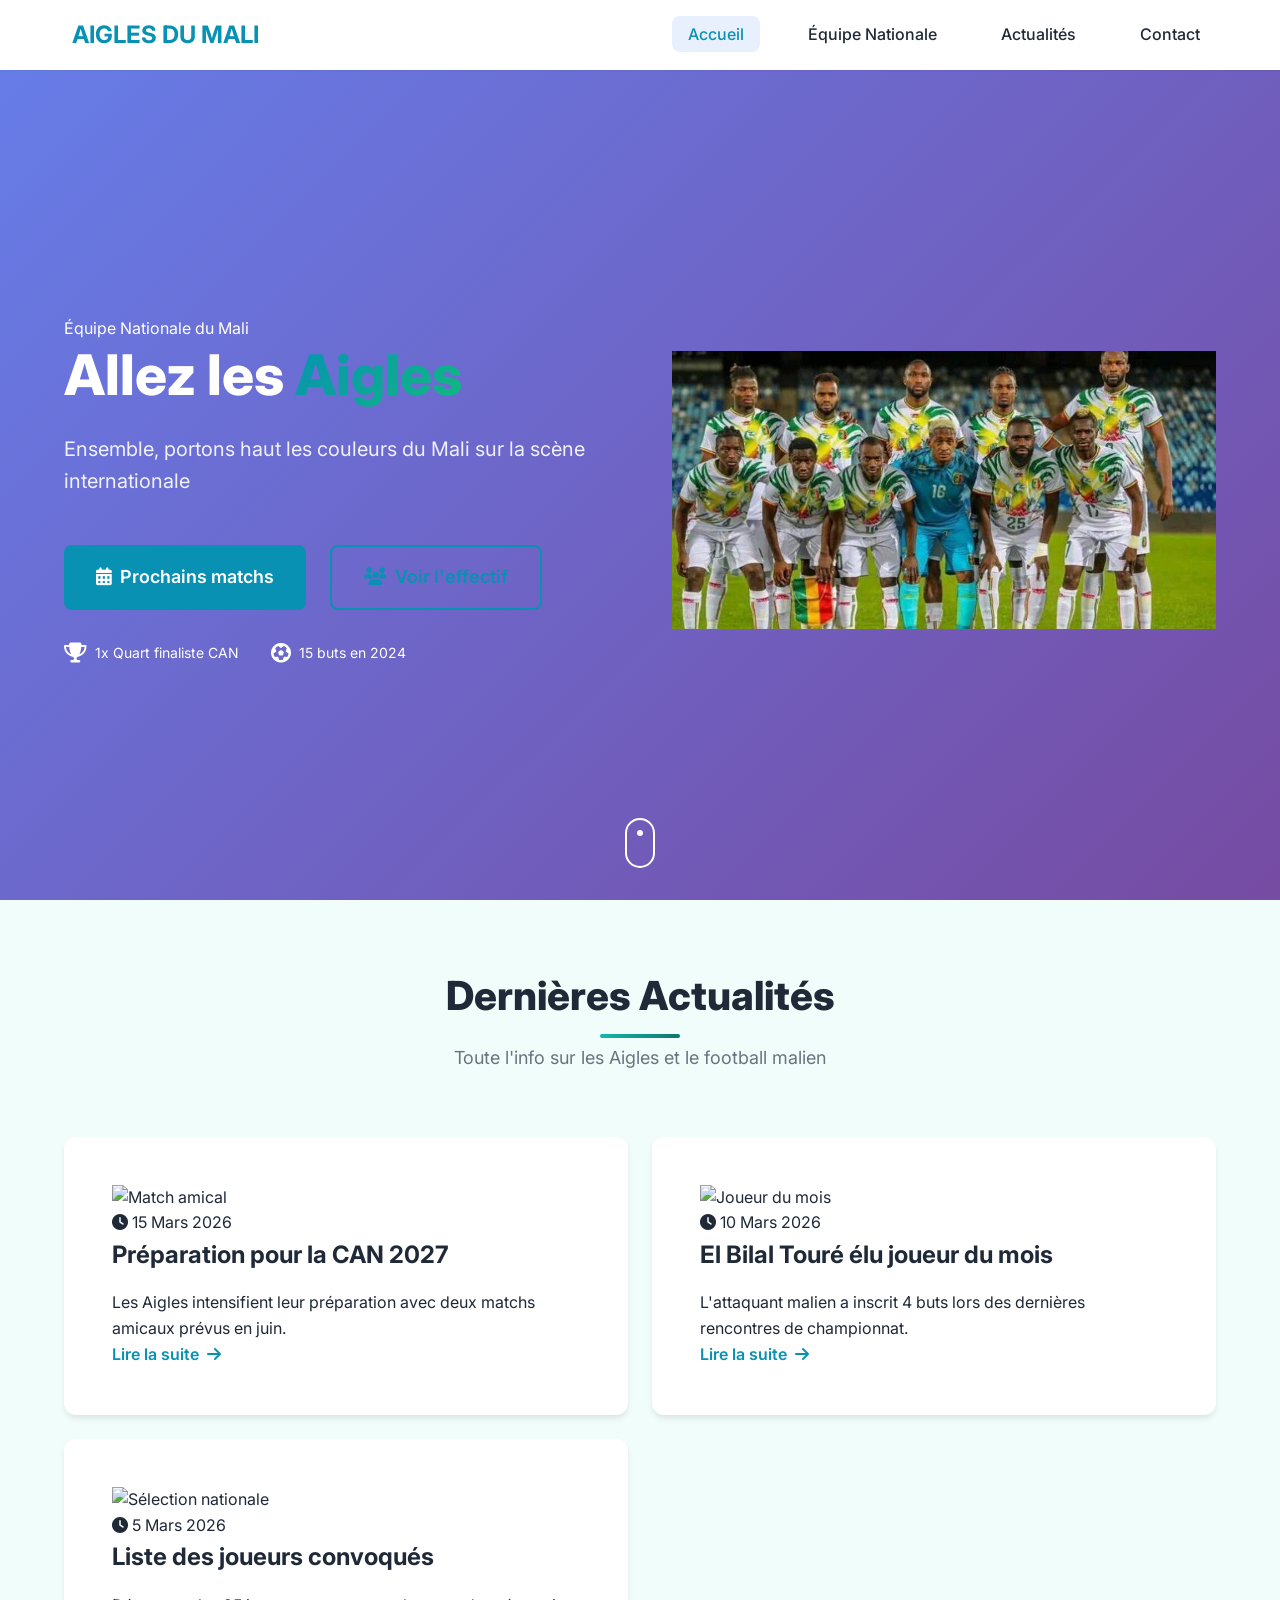
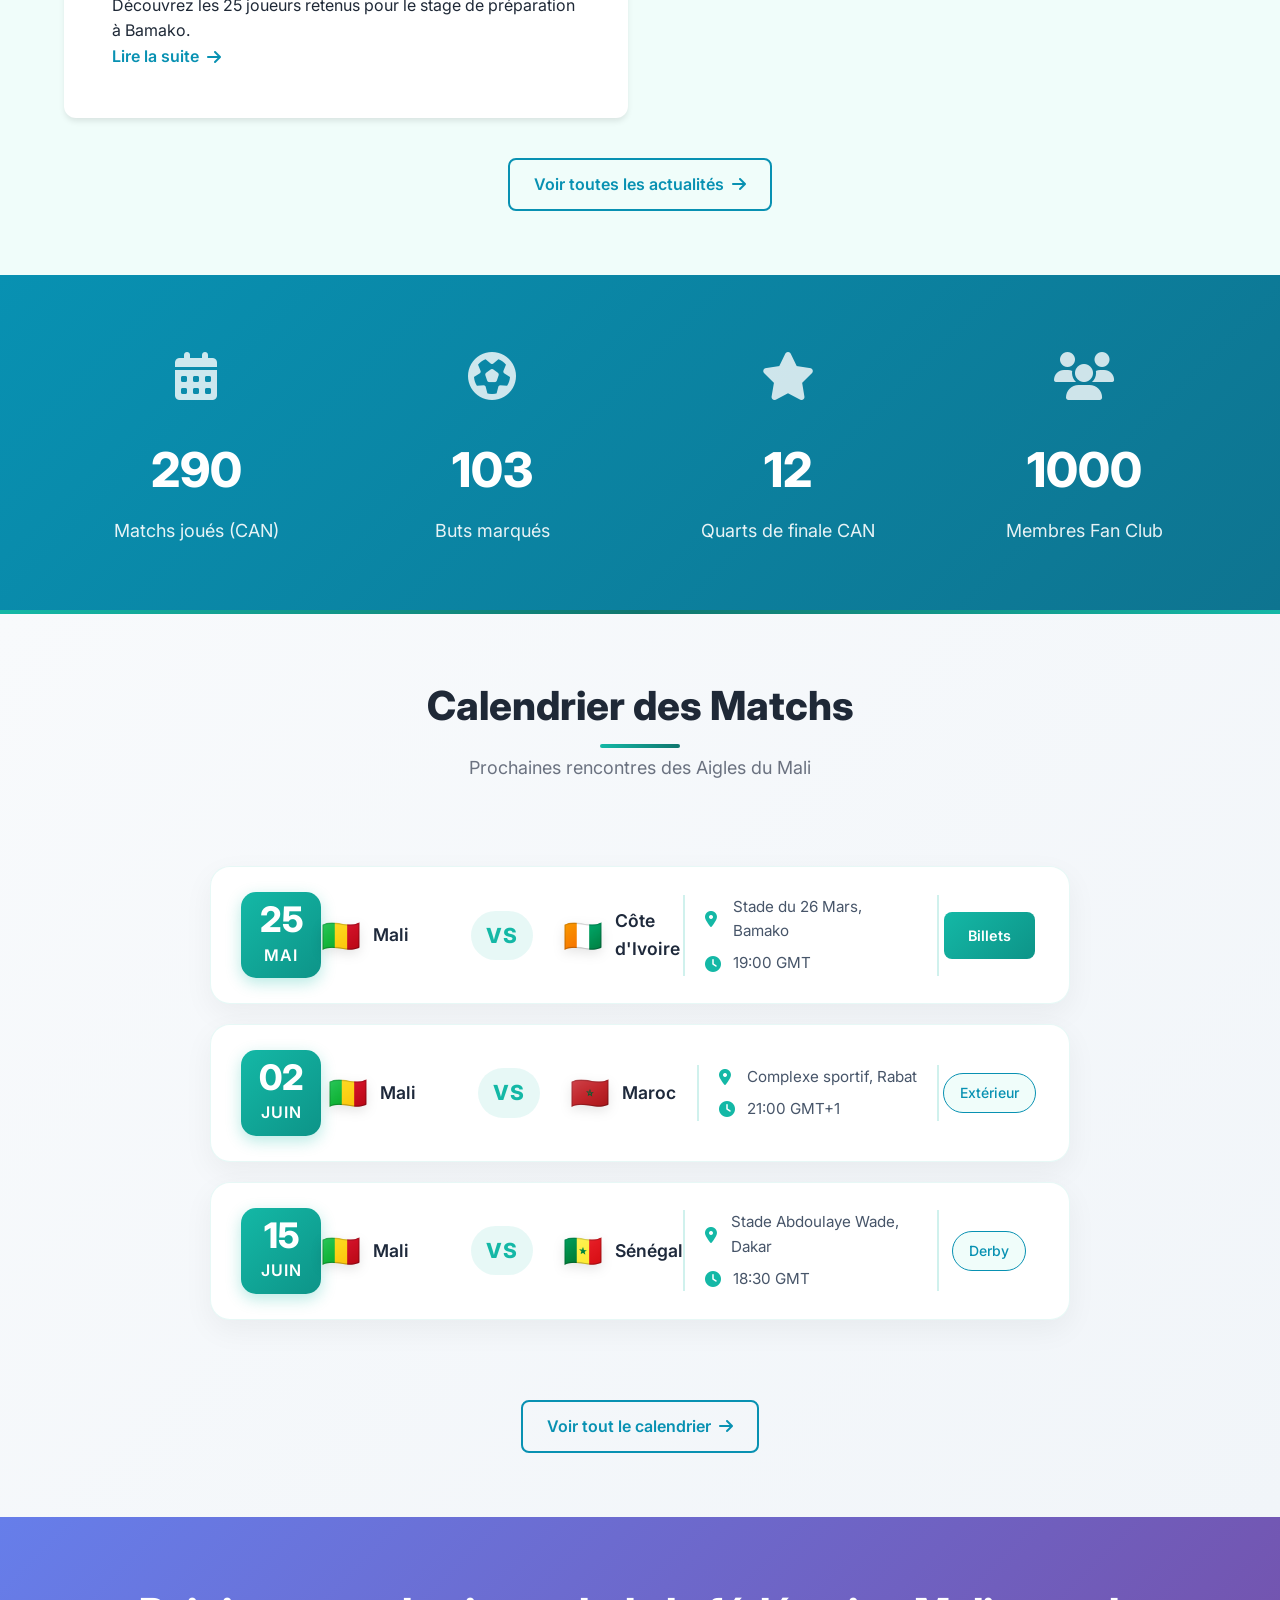
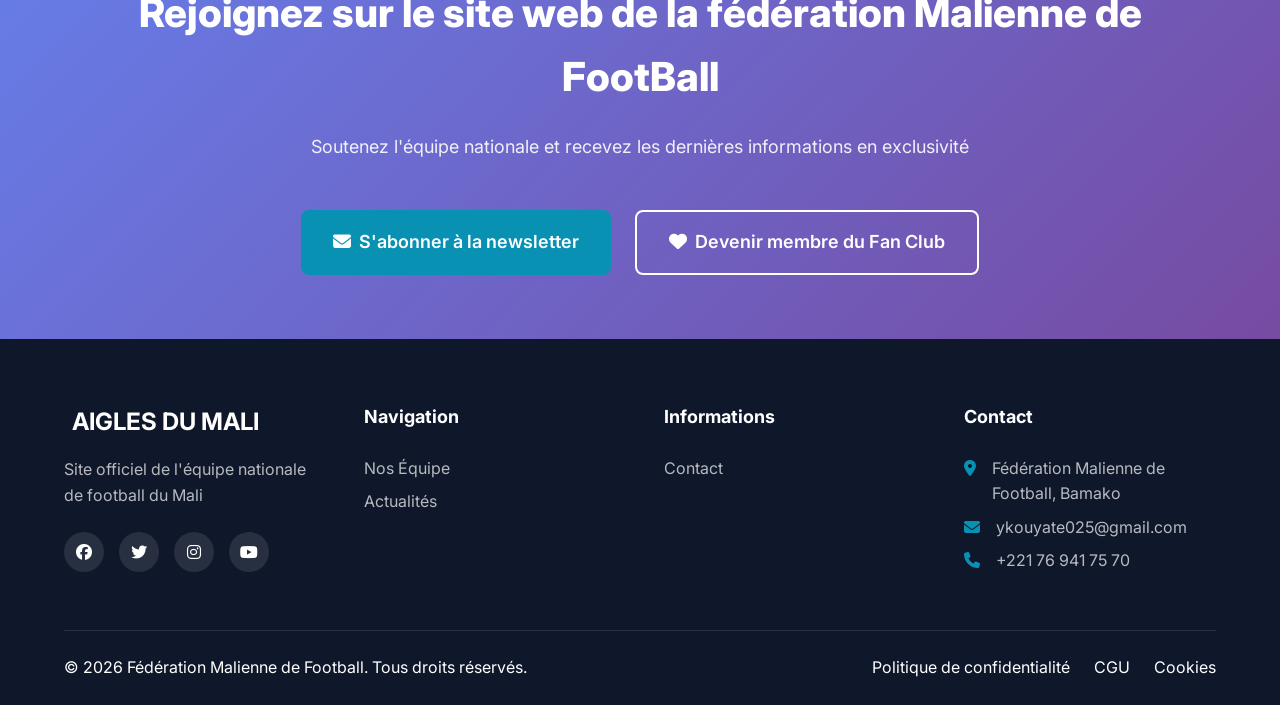
==== commit 535cdc15: "ok" ====
--- a/index.html
+++ b/index.html
@@ -28,7 +28,7 @@
     <nav class="navbar" id="navbar">
       <div class="container">
         <div class="nav-wrapper">
-          <a href="../Site web/index.html" class="logo">
+          <a href="./index.html" class="logo">
             <span class="logo-icon"> </span>
             <span class="logo-text">AIGLES DU MALI</span>
           </a>
@@ -36,17 +36,17 @@
           <ul class="nav-menu" id="navMenu">
             <li><a href="index.html" class="nav-link active">Accueil</a></li>
             <li>
-              <a href="../Site web/pages/nos_equipe.html" class="nav-link"
+              <a href="./pages/nos_equipe.html" class="nav-link"
                 >Équipe Nationale</a
               >
             </li>
             <li>
-              <a href="../Site web/pages/activites.html" class="nav-link"
+              <a href="./pages/activites.html" class="nav-link"
                 >Actualités</a
               >
             </li>
             <li>
-              <a href="../Site web/pages/contact.html" class="nav-link"
+              <a href="./pages/contact.html" class="nav-link"
                 >Contact</a
               >
             </li>
@@ -71,11 +71,11 @@
               internationale
             </p>
             <div class="hero-buttons">
-              <a href="../Site web/index.html" class="btn btn-primary btn-lg">
+              <a href="./index.html" class="btn btn-primary btn-lg">
                 <i class="fas fa-calendar-alt"></i> Prochains matchs
               </a>
               <a
-                href="../Site web/pages/nos_equipe.html"
+                href="./pages/nos_equipe.html"
                 class="btn btn-outline btn-lg"
               >
                 <i class="fas fa-users"></i> Voir l'effectif
@@ -94,7 +94,7 @@
           </div>
           <div class="hero-visual">
             <img
-              src="../Site web/image/equipe (1).jpg"
+              src="./image/equipe (1).jpg"
               alt="Aigles du Mali"
               class="hero-image"
             />
@@ -132,7 +132,7 @@
                 Les Aigles intensifient leur préparation avec deux matchs
                 amicaux prévus en juin.
               </p>
-              <a href="../Site web/pages/activites.html" class="card-link"
+              <a href="./pages/activites.html" class="card-link"
                 >Lire la suite <i class="fas fa-arrow-right"></i
               ></a>
             </div>
